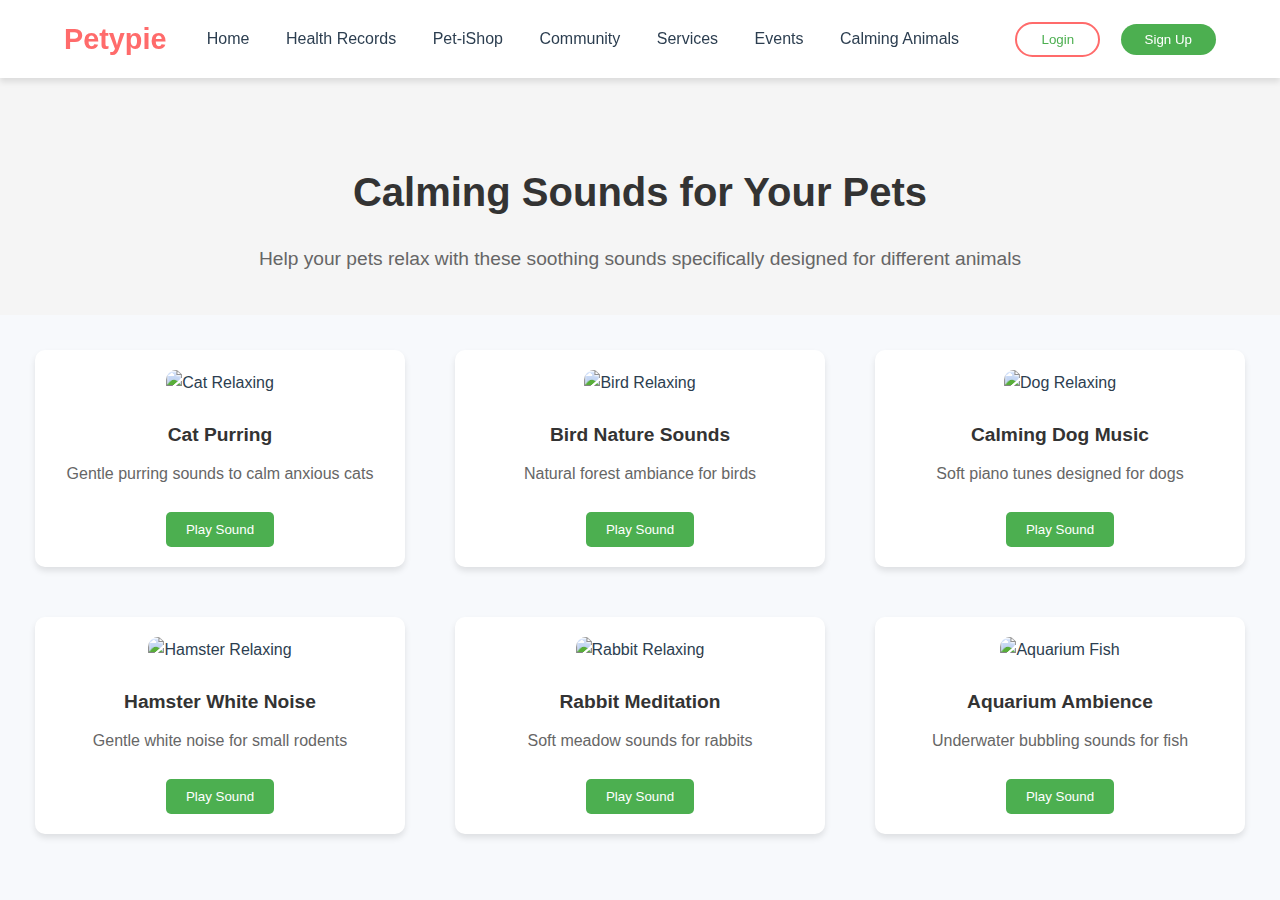
==== Calmer.html @ 21b68566 "Krishna" ====
<!DOCTYPE html>
<html lang="en">
<head>
    <meta charset="UTF-8">
    <meta name="viewport" content="width=device-width, initial-scale=1.0">
    <title>Animal Calming Sounds - PetyPie</title>
    <link rel="stylesheet" href="style.css">
    <style>
        .sound-card {
            background: #fff;
            border-radius: 10px;
            padding: 20px;
            margin: 15px;
            box-shadow: 0 4px 6px rgba(0, 0, 0, 0.1);
            text-align: center;
            transition: transform 0.3s ease;
        }
        .sound-card:hover {
            transform: translateY(-5px);
        }
        .sound-grid {
            display: grid;
            grid-template-columns: repeat(auto-fit, minmax(300px, 1fr));
            gap: 20px;
            padding: 20px;
        }
        .animal-image {
            width: 200px;
            height: 200px;
            object-fit: cover;
            border-radius: 10px;
            margin-bottom: 15px;
        }
        .play-button {
            background: #4CAF50;
            color: white;
            border: none;
            padding: 10px 20px;
            border-radius: 5px;
            cursor: pointer;
            margin-top: 10px;
            transition: background 0.3s ease;
        }
        .play-button:hover {
            background: #45a049;
        }
        .sound-title {
            font-size: 1.2em;
            margin: 10px 0;
            color: #333;
        }
        .sound-description {
            color: #666;
            margin-bottom: 15px;
        }
        .hero {
            padding: 100px 20px 40px;
            text-align: center;
            background: #f5f5f5;
        }
        .hero h1 {
            font-size: 2.5em;
            color: #333;
            margin-bottom: 20px;
        }
        .hero p {
            font-size: 1.2em;
            color: #666;
            max-width: 800px;
            margin: 0 auto;
        }
        main {
            padding-top: 60px; /* Add space for fixed navbar */
        }
    </style>
</head>
<body>
    <nav class="navbar">
        <div class="logo">
            <h1>Petypie</h1>
        </div>
        <div class="nav-links">
            <a href="index.html">Home</a>
            <a href="health.html">Health Records</a>
            <a href="shop.html">Pet-iShop</a>
            <a href="community.html">Community</a>
            <a href="services.html">Services</a>
            <a href="events.html">Events</a>
            <a href="Calmer.html" class="active">Calming Animals</a>
        </div>
        <div class="auth-buttons">
            <button class="login-btn">Login</button>
            <button class="signup-btn">Sign Up</button>
        </div>
    </nav>

    <main>
        <section class="hero">
            <h1>Calming Sounds for Your Pets</h1>
            <p>Help your pets relax with these soothing sounds specifically designed for different animals</p>
        </section>

        <section class="sound-grid">
            <div class="sound-card">
                <img src="https://images.unsplash.com/photo-1415369629372-26f2fe60c467" alt="Cat Relaxing" class="animal-image">
                <h3 class="sound-title">Cat Purring</h3>
                <p class="sound-description">Gentle purring sounds to calm anxious cats</p>
                <audio id="cat-sound" src=sounds/cat-purring.mp3 type="audio/mpeg" loop></audio>
                <button class="play-button" onclick="togglePlay('cat-sound', this)">Play Sound</button>
            
            </div>


            <div class="sound-card">
                <img src="https://media.istockphoto.com/id/1307609675/photo/bluebird.jpg?s=612x612&w=0&k=20&c=PdSeFBXLNi2n8vNxDjubRQOsaOw_sJ1w7RhtxjGL5GM=" alt="Bird Relaxing" class="animal-image">
                <h3 class="sound-title">Bird Nature Sounds</h3>
                <p class="sound-description">Natural forest ambiance for birds</p>
                <audio id="bird-sound" src="sounds/bird-nature.mp3" loop ></audio>
                <button class="play-button" onclick="togglePlay('bird-sound', this)">Play Sound</button>
            </div>

            <div class="sound-card">
                <img src="https://images.unsplash.com/photo-1477884213360-7e9d7dcc1e48" alt="Dog Relaxing" class="animal-image">
                <h3 class="sound-title">Calming Dog Music</h3>
                <p class="sound-description">Soft piano tunes designed for dogs</p>
                <audio id="dog-sound" src="sounds/dog-calm.mp3" loop></audio>
                <button class="play-button" onclick="togglePlay('dog-sound', this)">Play Sound</button>
            </div>

            <div class="sound-card">
                <img src="https://images.unsplash.com/photo-1548767797-d8c844163c4c" alt="Hamster Relaxing" class="animal-image">
                <h3 class="sound-title">Hamster White Noise</h3>
                <p class="sound-description">Gentle white noise for small rodents</p>
                <audio id="hamster-sound" src="sounds/hamster-calm.mp3" loop></audio>
                <button class="play-button" onclick="togglePlay('hamster-sound', this)">Play Sound</button>
            </div>

            <div class="sound-card">
                <img src="https://images.unsplash.com/photo-1585110396000-c9ffd4e4b308" alt="Rabbit Relaxing" class="animal-image">
                <h3 class="sound-title">Rabbit Meditation</h3>
                <p class="sound-description">Soft meadow sounds for rabbits</p>
                <audio id="rabbit-sound" src="sounds/rabbit-meadow.mp3" loop></audio>
                <button class="play-button" onclick="togglePlay('rabbit-sound', this)">Play Sound</button>
            </div>

            <div class="sound-card">
                <img src="https://images.unsplash.com/photo-1522069169874-c58ec4b76be5" alt="Aquarium Fish" class="animal-image">
                <h3 class="sound-title">Aquarium Ambience</h3>
                <p class="sound-description">Underwater bubbling sounds for fish</p>
                <audio id="fish-sound" src="sounds/aquarium-bubbles.mp3" loop></audio>
                <button class="play-button" onclick="togglePlay('fish-sound', this)">Play Sound</button>
            </div>
        </section>
    </main>

    <script>
        function togglePlay(audioId, button) {
            const audio = document.getElementById(audioId);
            if (audio.paused) {
                // Stop all other playing sounds first
                document.querySelectorAll('audio').forEach(a => {
                    if (!a.paused) {
                        a.pause();
                        a.currentTime = 0;
                        a.previousElementSibling.textContent = 'Play Sound';
                    }
                });
                
                audio.play();
                button.textContent = 'Pause Sound';
            } else {
                audio.pause();
                audio.currentTime = 0;
                button.textContent = 'Play Sound';
            }
        }

        // Preload all audio files
        document.addEventListener('DOMContentLoaded', function() {
            document.querySelectorAll('audio').forEach(audio => {
                audio.load();
            });
        });
    </script>
</body>
</html>
---- style.css ----
:root {
    --primary-color: #FF6B6B;
    --secondary-color: #4ECDC4;
    --accent-color: #FFE66D;
    --text-color: #2C3E50;
    --background-color: #F7F9FC;
    --card-shadow: 0 4px 6px rgba(0, 0, 0, 0.1);
}

* {
    margin: 0;
    padding: 0;
    box-sizing: border-box;
}

body {
    font-family: 'Poppins', sans-serif;
    line-height: 1.6;
    color: var(--text-color);
    background-color: var(--background-color);
}

/* Navbar Styles */
.navbar {
    display: flex;
    justify-content: space-between;
    align-items: center;
    padding: 1rem 5%;
    background-color: white;
    box-shadow: var(--card-shadow);
    position: fixed;
    width: 100%;
    top: 0;
    z-index: 1000;
}

.logo h1 {
    color: var(--primary-color);
    font-size: 1.8rem;
    font-weight: 700;
}

.nav-links a {
    text-decoration: none;
    color: var(--text-color);
    margin: 0 1rem;
    font-weight: 500;
    transition: color 0.3s ease;
}

.nav-links a:hover {
    color: var(--primary-color);
}

.auth-buttons button {
    padding: 0.5rem 1.5rem;
    margin-left: 1rem;
    border: none;
    border-radius: 25px;
    cursor: pointer;
    font-weight: 500;
    transition: transform 0.3s ease;
}

.login-btn {
    background-color: transparent;
    color: var(--primary-color);
    border: 2px solid var(--primary-color) !important;
}

.signup-btn {
    background-color: var(--primary-color);
    color: white;
}

.auth-buttons button:hover {
    transform: translateY(-2px);
}

/* Hero Section */
.hero-section {
    display: flex;
    align-items: center;
    justify-content: space-between;
    min-height: 100vh;
    padding: 5rem 5%;
    background: linear-gradient(135deg, #fff 0%, #f7f9fc 100%);
}

.hero-content {
    flex: 1;
    max-width: 600px;
}

.hero-content h1 {
    font-size: 3.5rem;
    color: var(--text-color);
    margin-bottom: 1rem;
}

.hero-content p {
    font-size: 1.2rem;
    margin-bottom: 2rem;
}

.cta-button {
    padding: 1rem 2rem;
    font-size: 1.1rem;
    background-color: var(--primary-color);
    color: white;
    border: none;
    border-radius: 25px;
    cursor: pointer;
    transition: transform 0.3s ease;
}

.cta-button:hover {
    transform: translateY(-3px);
}

/* Features Section */
.features-section {
    padding: 5rem 5%;
    text-align: center;
}

.features-section h2 {
    font-size: 2.5rem;
    margin-bottom: 3rem;
}

.feature-cards {
    display: grid;
    grid-template-columns: repeat(auto-fit, minmax(250px, 1fr));
    gap: 2rem;
}

.feature-card {
    background: white;
    padding: 2rem;
    border-radius: 15px;
    box-shadow: var(--card-shadow);
    transition: transform 0.3s ease;
}

.feature-card:hover {
    transform: translateY(-5px);
}

.feature-card i {
    font-size: 2.5rem;
    color: var(--primary-color);
    margin-bottom: 1rem;
}

/* Services Section */
.services-section {
    padding: 5rem 5%;
    background-color: white;
}

.services-section h2 {
    text-align: center;
    font-size: 2.5rem;
    margin-bottom: 3rem;
}

.service-grid {
    display: grid;
    grid-template-columns: repeat(auto-fit, minmax(250px, 1fr));
    gap: 2rem;
}

.service-card {
    text-align: center;
    padding: 2rem;
    border-radius: 15px;
    background-color: var(--background-color);
    transition: transform 0.3s ease;
}

.service-card:hover {
    transform: translateY(-5px);
}

.service-card i {
    font-size: 2.5rem;
    color: var(--secondary-color);
    margin-bottom: 1rem;
}

/* Pet Gallery Section */
.pet-gallery-section {
    padding: 5rem 5%;
    background-color: var(--background-color);
}

.gallery-filter {
    display: flex;
    justify-content: center;
    gap: 1rem;
    margin-bottom: 2rem;
    flex-wrap: wrap;
}

.filter-btn {
    padding: 0.5rem 1.5rem;
    border: 2px solid var(--primary-color);
    border-radius: 25px;
    background: transparent;
    color: var(--text-color);
    cursor: pointer;
    transition: all 0.3s ease;
}

.filter-btn.active,
.filter-btn:hover {
    background-color: var(--primary-color);
    color: white;
}

.gallery-grid {
    display: grid;
    grid-template-columns: repeat(auto-fill, minmax(250px, 1fr));
    gap: 1.5rem;
}

.gallery-item {
    position: relative;
    overflow: hidden;
    border-radius: 15px;
    box-shadow: var(--card-shadow);
    transition: transform 0.3s ease;
}

.gallery-item img {
    width: 100%;
    height: 250px;
    object-fit: cover;
    transition: transform 0.3s ease;
}

.gallery-item:hover {
    transform: translateY(-5px);
}

.gallery-item:hover img {
    transform: scale(1.1);
}

/* Health Records Section */
.health-section {
    padding: 5rem 5%;
    background-color: white;
}

.health-dashboard {
    display: grid;
    grid-template-columns: repeat(auto-fit, minmax(300px, 1fr));
    gap: 2rem;
    margin-top: 2rem;
}

.health-card {
    background-color: var(--background-color);
    border-radius: 15px;
    padding: 2rem;
    box-shadow: var(--card-shadow);
}

.pet-profile {
    text-align: center;
    margin-bottom: 2rem;
}

.pet-avatar {
    width: 100px;
    height: 100px;
    border-radius: 50%;
    margin-bottom: 1rem;
}

.add-pet-btn {
    background-color: var(--secondary-color);
    color: white;
    border: none;
    padding: 0.5rem 1.5rem;
    border-radius: 25px;
    cursor: pointer;
    transition: transform 0.3s ease;
}

.health-metrics {
    display: grid;
    grid-template-columns: repeat(auto-fit, minmax(100px, 1fr));
    gap: 1rem;
}

.metric {
    text-align: center;
    padding: 1rem;
    background-color: white;
    border-radius: 10px;
    box-shadow: 0 2px 4px rgba(0, 0, 0, 0.1);
}

.metric i {
    font-size: 1.5rem;
    color: var(--primary-color);
    margin-bottom: 0.5rem;
}

.record-list {
    margin-top: 1rem;
}

.record-item {
    display: flex;
    justify-content: space-between;
    padding: 1rem;
    background-color: white;
    border-radius: 10px;
    margin-bottom: 1rem;
    box-shadow: 0 2px 4px rgba(0, 0, 0, 0.1);
}

/* Shop Section */
.shop-section {
    padding: 5rem 5%;
    background-color: var(--background-color);
}

.shop-categories {
    display: grid;
    grid-template-columns: repeat(auto-fit, minmax(200px, 1fr));
    gap: 1.5rem;
    padding: 2rem;
    margin-bottom: 2rem;
}

.category-card {
    background: white;
    border-radius: 12px;
    padding: 1.5rem;
    text-align: center;
    box-shadow: 0 4px 12px rgba(0, 0, 0, 0.08);
    transition: transform 0.3s ease;
}

.category-card:hover {
    transform: translateY(-5px);
}

.category-card img {
    width: 100%;
    height: 150px;
    object-fit: cover;
    border-radius: 8px;
    margin-bottom: 1rem;
}

.category-card h3 {
    font-size: 1.2rem;
    margin-bottom: 0.5rem;
    color: #333;
}

.shop-btn {
    display: inline-block;
    padding: 0.6rem 1.2rem;
    background: #4CAF50;
    color: white;
    text-decoration: none;
    border-radius: 6px;
    font-weight: 500;
    transition: background 0.3s ease;
}

.shop-btn:hover {
    background: #45a049;
}

.shop-filter {
    display: flex;
    justify-content: center;
    gap: 1rem;
    margin: 2rem 0;
    flex-wrap: wrap;
}

.filter-btn {
    padding: 0.8rem 1.5rem;
    border: 2px solid #4CAF50;
    border-radius: 25px;
    background: transparent;
    color: #4CAF50;
    font-weight: 600;
    cursor: pointer;
    transition: all 0.3s ease;
}

.filter-btn:hover,
.filter-btn.active {
    background: #4CAF50;
    color: white;
}

.product-grid {
    display: grid;
    grid-template-columns: repeat(auto-fill, minmax(250px, 1fr));
    gap: 2rem;
    padding: 2rem;
}

.product-card {
    background: white;
    border-radius: 15px;
    box-shadow: 0 5px 15px rgba(0, 0, 0, 0.1);
    transition: transform 0.3s ease, box-shadow 0.3s ease;
    overflow: hidden;
}

.product-card:hover {
    transform: translateY(-5px);
    box-shadow: 0 8px 20px rgba(0, 0, 0, 0.15);
}

.product-card img {
    width: 100%;
    height: 200px;
    object-fit: cover;
    border-bottom: 1px solid #eee;
}

.product-info {
    padding: 1.5rem;
}

.product-info h3 {
    font-size: 1.2rem;
    margin-bottom: 0.5rem;
    color: #333;
}

.product-info .description {
    font-size: 0.9rem;
    color: #666;
    margin-bottom: 1rem;
    height: 2.7em;
    overflow: hidden;
}

.product-info .price {
    font-size: 1.3rem;
    font-weight: 600;
    color: #2c3e50;
    margin-bottom: 1rem;
}

.add-to-cart-btn {
    width: 100%;
    padding: 0.8rem;
    border: none;
    border-radius: 8px;
    background: linear-gradient(135deg, #4CAF50, #45a049);
    color: white;
    font-weight: 600;
    font-size: 1rem;
    cursor: pointer;
    transition: all 0.3s ease;
    position: relative;
    overflow: hidden;
}

.add-to-cart-btn:hover {
    background: linear-gradient(135deg, #45a049, #4CAF50);
    transform: translateY(-2px);
}

.add-to-cart-btn:active {
    transform: translateY(0);
}

.add-to-cart-btn::before {
    content: '';
    position: absolute;
    top: 0;
    left: -100%;
    width: 100%;
    height: 100%;
    background: linear-gradient(
        to right,
        transparent,
        rgba(255, 255, 255, 0.2),
        transparent
    );
    transition: 0.5s;
}

.add-to-cart-btn:hover::before {
    left: 100%;
}

.cta-button,
.secondary-button,
.login-btn,
.signup-btn {
    padding: 0.8rem 1.8rem;
    border: none;
    border-radius: 8px;
    font-weight: 600;
    cursor: pointer;
    transition: all 0.3s ease;
    position: relative;
    overflow: hidden;
}

.cta-button {
    background: linear-gradient(135deg, #4CAF50, #45a049);
    color: white;
}

.secondary-button {
    background: white;
    color: #4CAF50;
    border: 2px solid #4CAF50;
}

.login-btn,
.signup-btn {
    padding: 0.6rem 1.4rem;
    border-radius: 6px;
}

.login-btn {
    background: transparent;
    color: #4CAF50;
    border: 2px solid #4CAF50;
}

.signup-btn {
    background: #4CAF50;
    color: white;
}

.cta-button:hover,
.signup-btn:hover {
    background: linear-gradient(135deg, #45a049, #4CAF50);
    transform: translateY(-2px);
}

.secondary-button:hover,
.login-btn:hover {
    background: #f8f9fa;
    transform: translateY(-2px);
}

.cta-button::before,
.signup-btn::before {
    content: '';
    position: absolute;
    top: 0;
    left: -100%;
    width: 100%;
    height: 100%;
    background: linear-gradient(
        to right,
        transparent,
        rgba(255, 255, 255, 0.2),
        transparent
    );
    transition: 0.5s;
}

.cta-button:hover::before,
.signup-btn:hover::before {
    left: 100%;
}

/* Community Section */
.community-section {
    padding: 5rem 5%;
    background-color: white;
}

.community-features {
    display: grid;
    grid-template-columns: repeat(auto-fit, minmax(300px, 1fr));
    gap: 2rem;
    margin-top: 2rem;
}

.post-card {
    background-color: var(--background-color);
    border-radius: 15px;
    padding: 1.5rem;
    margin-bottom: 2rem;
    box-shadow: var(--card-shadow);
}

.post-header {
    display: flex;
    align-items: center;
    margin-bottom: 1rem;
}

.user-avatar {
    width: 50px;
    height: 50px;
    border-radius: 50%;
    margin-right: 1rem;
}

.post-info h4 {
    margin: 0;
}

.post-image {
    width: 100%;
    border-radius: 10px;
    margin: 1rem 0;
}

.post-actions {
    display: flex;
    gap: 1rem;
    margin-top: 1rem;
}

.post-actions button {
    background: none;
    border: none;
    color: var(--text-color);
    cursor: pointer;
    display: flex;
    align-items: center;
    gap: 0.5rem;
}

.post-actions button:hover {
    color: var(--primary-color);
}

.event-card {
    display: flex;
    background-color: var(--background-color);
    border-radius: 15px;
    overflow: hidden;
    margin-bottom: 1rem;
    box-shadow: var(--card-shadow);
}

.event-date {
    background-color: var(--primary-color);
    color: white;
    padding: 1rem;
    text-align: center;
    min-width: 80px;
    display: flex;
    flex-direction: column;
    justify-content: center;
}

.event-date .day {
    font-size: 1.5rem;
    font-weight: 700;
}

.event-details {
    padding: 1rem;
    flex-grow: 1;
}

.rsvp-btn {
    background-color: var(--secondary-color);
    color: white;
    border: none;
    padding: 0.5rem 1.5rem;
    border-radius: 25px;
    cursor: pointer;
    margin-top: 1rem;
    transition: background-color 0.3s ease;
}

.rsvp-btn:hover {
    background-color: #45b7af;
}

/* Health Assistant Styles */
.health-assistant {
    background: #fff;
    border-radius: 12px;
    padding: 20px;
    margin-top: 30px;
    box-shadow: 0 2px 10px rgba(0, 0, 0, 0.1);
}

.health-assistant h2 {
    color: #333;
    margin-bottom: 20px;
    display: flex;
    align-items: center;
    gap: 10px;
}

.assistant-interface {
    display: grid;
    grid-template-columns: 2fr 1fr;
    gap: 20px;
}

.chat-container {
    background: #f8f9fa;
    border-radius: 8px;
    padding: 15px;
}

.chat-messages {
    height: 300px;
    overflow-y: auto;
    padding: 10px;
    background: #fff;
    border-radius: 8px;
    margin-bottom: 15px;
}

.chat-input {
    display: flex;
    flex-direction: column;
    gap: 10px;
}

#concern-type {
    padding: 10px;
    border: 1px solid #ddd;
    border-radius: 6px;
    font-size: 14px;
}

#health-query {
    width: 100%;
    height: 80px;
    padding: 10px;
    border: 1px solid #ddd;
    border-radius: 6px;
    resize: none;
    font-family: inherit;
}

.quick-actions {
    display: flex;
    flex-direction: column;
    gap: 15px;
}

.action-btn {
    padding: 12px;
    border: none;
    border-radius: 6px;
    background: #f8f9fa;
    color: #333;
    cursor: pointer;
    display: flex;
    align-items: center;
    gap: 8px;
    transition: all 0.3s ease;
}

.action-btn:hover {
    background: #e9ecef;
}

.action-btn.emergency-btn {
    background: #dc3545;
    color: white;
}

.action-btn.emergency-btn:hover {
    background: #c82333;
}

.message {
    margin: 10px 0;
    padding: 10px;
    border-radius: 8px;
    max-width: 80%;
}

.user-message {
    background: #007bff;
    color: white;
    margin-left: auto;
}

.assistant-message {
    background: #e9ecef;
    color: #333;
}

@media (max-width: 768px) {
    .assistant-interface {
        grid-template-columns: 1fr;
    }
}

/* Health Assistant Page Styles */
.health-assistant-section {
    padding: 2rem;
    max-width: 1200px;
    margin: 0 auto;
}

.assistant-container {
    background: #fff;
    border-radius: 12px;
    padding: 2rem;
    box-shadow: 0 2px 10px rgba(0, 0, 0, 0.1);
}

.assistant-header {
    text-align: center;
    margin-bottom: 2rem;
}

.assistant-header h1 {
    color: var(--primary-color);
    display: flex;
    align-items: center;
    justify-content: center;
    gap: 10px;
}

.assistant-header p {
    color: #666;
    margin-top: 0.5rem;
}

.chat-interface {
    background: #f8f9fa;
    border-radius: 8px;
    padding: 1.5rem;
    margin-bottom: 2rem;
}

.chat-messages {
    height: 400px;
    overflow-y: auto;
    padding: 1rem;
    background: #fff;
    border-radius: 8px;
    margin-bottom: 1rem;
}

.chat-input-area {
    display: flex;
    flex-direction: column;
    gap: 1rem;
}

.concern-select {
    padding: 12px;
    border: 1px solid #ddd;
    border-radius: 6px;
    font-size: 14px;
    width: 100%;
}

.input-group {
    display: flex;
    gap: 10px;
}

#health-query {
    flex: 1;
    height: 80px;
    padding: 12px;
    border: 1px solid #ddd;
    border-radius: 6px;
    resize: none;
    font-family: inherit;
}

.send-btn {
    background: var(--primary-color);
    color: white;
    border: none;
    border-radius: 6px;
    padding: 0 1.5rem;
    cursor: pointer;
    transition: background-color 0.3s ease;
}

.send-btn:hover {
    background-color: #45b7af;
}

.quick-actions {
    background: #fff;
    padding: 1.5rem;
    border-radius: 8px;
}

.quick-actions h3 {
    margin-bottom: 1rem;
    color: #333;
}

.action-buttons {
    display: grid;
    grid-template-columns: repeat(auto-fit, minmax(200px, 1fr));
    gap: 1rem;
}

.action-btn {
    padding: 1rem;
    border: none;
    border-radius: 6px;
    background: #f8f9fa;
    color: #333;
    cursor: pointer;
    display: flex;
    align-items: center;
    gap: 8px;
    transition: all 0.3s ease;
    font-size: 14px;
}

.action-btn:hover {
    background: #e9ecef;
}

.action-btn.emergency-btn {
    background: #dc3545;
    color: white;
}

.action-btn.emergency-btn:hover {
    background: #c82333;
}

@media (max-width: 768px) {
    .health-assistant-section {
        padding: 1rem;
    }
    
    .assistant-container {
        padding: 1rem;
    }
    
    .action-buttons {
        grid-template-columns: 1fr;
    }
}

/* Footer */
.footer {
    background-color: var(--text-color);
    color: white;
    padding: 4rem 5% 2rem;
}

.footer-content {
    display: grid;
    grid-template-columns: repeat(auto-fit, minmax(250px, 1fr));
    gap: 2rem;
    margin-bottom: 2rem;
}

.footer-section h3 {
    margin-bottom: 1rem;
}

.footer-section a {
    color: white;
    text-decoration: none;
    display: block;
    margin-bottom: 0.5rem;
}

.social-links {
    display: flex;
    gap: 1rem;
    margin-top: 1rem;
}

.social-links a {
    font-size: 1.5rem;
}

.footer-bottom {
    text-align: center;
    padding-top: 2rem;
    border-top: 1px solid rgba(255, 255, 255, 0.1);
}

/* Responsive Design */
@media (max-width: 768px) {
    .navbar {
        padding: 1rem;
    }

    .nav-links {
        display: none;
    }

    .hero-content h1 {
        font-size: 2.5rem;
    }

    .feature-cards, .service-grid {
        grid-template-columns: 1fr;
    }

    .gallery-grid {
        grid-template-columns: repeat(auto-fill, minmax(200px, 1fr));
    }

    .health-dashboard,
    .community-features {
        grid-template-columns: 1fr;
    }

    .shop-categories {
        grid-template-columns: repeat(auto-fit, minmax(150px, 1fr));
    }

    .product-grid {
        grid-template-columns: repeat(auto-fill, minmax(150px, 1fr));
    }
}

/* Animations */
@keyframes fadeIn {
    from {
        opacity: 0;
        transform: translateY(20px);
    }
    to {
        opacity: 1;
        transform: translateY(0);
    }
}

.hero-content, .feature-card, .service-card {
    animation: fadeIn 0.8s ease-out forwards;
}
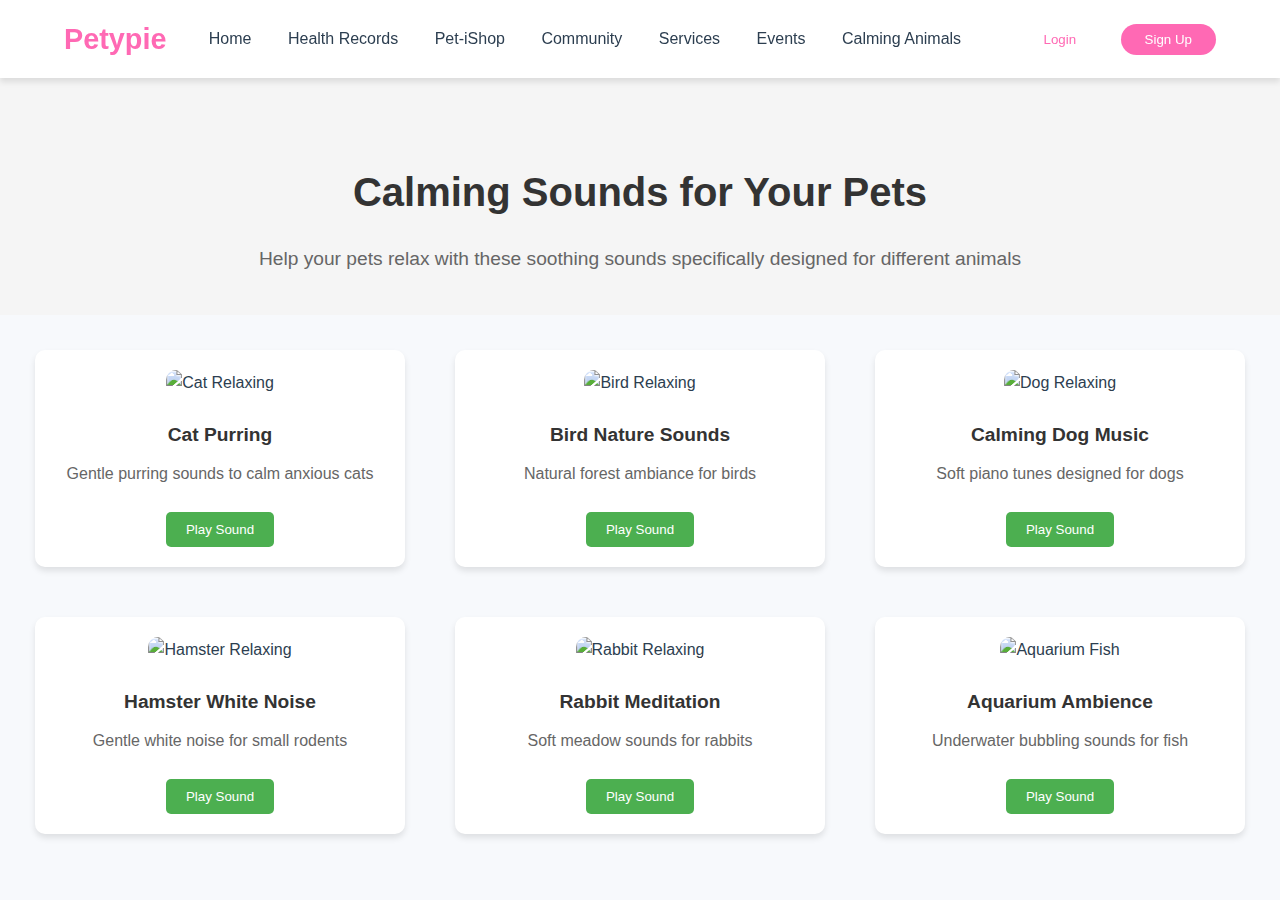
==== commit cdc3525b: "commited" ====
--- a/Calmer.html
+++ b/Calmer.html
@@ -183,4 +183,4 @@
         });
     </script>
 </body>
-</html>
+</html>--- a/style.css
+++ b/style.css
@@ -1,7 +1,10 @@
 :root {
-    --primary-color: #FF6B6B;
-    --secondary-color: #4ECDC4;
-    --accent-color: #FFE66D;
+    --primary-color: #FF69B4;  /* Pink */
+    --secondary-color: #4169E1; /* Royal Blue */
+    --hover-color: #FF1493;    /* Deep Pink */
+    --accent-color: #1E90FF;   /* Dodger Blue */
+    --light-pink: #FFC0CB;     /* Light Pink */
+    --light-blue: #87CEEB;     /* Sky Blue */
     --text-color: #2C3E50;
     --background-color: #F7F9FC;
     --card-shadow: 0 4px 6px rgba(0, 0, 0, 0.1);
@@ -49,7 +52,7 @@
 }
 
 .nav-links a:hover {
-    color: var(--primary-color);
+    color: var(--hover-color);
 }
 
 .auth-buttons button {
@@ -64,12 +67,12 @@
 
 .login-btn {
     background-color: transparent;
-    color: var(--primary-color);
-    border: 2px solid var(--primary-color) !important;
+    color: #ff4444;
+    border: 2px solid #ff4444;
 }
 
 .signup-btn {
-    background-color: var(--primary-color);
+    background-color: #ff4444;
     color: white;
 }
 
@@ -77,116 +80,610 @@
     transform: translateY(-2px);
 }
 
-/* Hero Section */
+/* Hero Section Styles */
 .hero-section {
+    min-height: 100vh;
+    background: white;
+    padding: 2rem;
     display: flex;
     align-items: center;
+}
+
+.hero-split-container {
+width: 100%;
+    margin: 0 auto;
+    display: flex;
+    align-items: center;
+    gap: 10rem;
     justify-content: space-between;
-    min-height: 100vh;
-    padding: 5rem 5%;
-    background: linear-gradient(135deg, #fff 0%, #f7f9fc 100%);
-}
-
-.hero-content {
+    padding: 2rem;
+}
+
+.hero-left {
     flex: 1;
-    max-width: 600px;
-}
-
-.hero-content h1 {
-    font-size: 3.5rem;
-    color: var(--text-color);
-    margin-bottom: 1rem;
-}
-
-.hero-content p {
-    font-size: 1.2rem;
-    margin-bottom: 2rem;
-}
-
-.cta-button {
-    padding: 1rem 2rem;
+  
+}
+
+.welcome-content {
+    margin-top: 100px;
+    max-width: 800px;
+}
+
+.welcome-line {
+    font-size: 4.5rem;
+    font-weight: 800;
+    color:#FF69B4; 
+    margin-bottom: 1.5rem;
+    animation: slideInLeft 1s ease-out;
+    text-shadow: 2px 2px 4px rgba(152, 101, 206, 0.2);
+    white-space: nowrap;
+    letter-spacing: -1px;
+    line-height: 1.2;
+}
+
+@media (max-width: 1200px) {
+    .welcome-line {
+        font-size: 3.5rem;
+    }
+}
+
+@media (max-width: 768px) {
+    .welcome-line {
+        font-size: 2.8rem;
+        white-space: normal;
+        text-align: center;
+    }
+}
+
+.hero-tagline {
+    font-size: 1.8rem;
+    color: #666;
+    margin-bottom: 3rem;
+    line-height: 1.4;
+    animation: slideInLeft 1.2s ease-out;
+    font-weight: 500;
+}
+
+.hero-features {
+    display: flex;
+    flex-direction: column;
+    gap: 1rem;
+    margin-bottom: 2.5rem;
+    animation: slideInLeft 1.4s ease-out;
+}
+
+.feature-item {
+    display: flex;
+    align-items: center;
+    gap: 1rem;
+    padding: 1rem 1.5rem;
+    background: #f8f8f8;
+    border-radius: 12px;
+    box-shadow: 0 4px 15px rgba(0, 0, 0, 0.05);
+    transition: all 0.3s ease;
+    border-left: 4px solid #FF69B4; 
+}
+
+.feature-item:hover {
+    transform: translateX(10px);
+    background: white;
+    box-shadow: 0 6px 20px rgba(152, 101, 206, 0.15);
+}
+
+.feature-item i {
+    font-size: 1.4rem;
+    color: #FF69B4; 
+}
+
+.feature-item span {
     font-size: 1.1rem;
-    background-color: var(--primary-color);
-    color: white;
-    border: none;
-    border-radius: 25px;
-    cursor: pointer;
+    color: #444;
+    font-weight: 500;
+}
+
+.hero-cta {
+    display: flex;
+    gap: 1.5rem;
+    animation: slideInLeft 1.6s ease-out;
+}
+
+.primary-btn, .secondary-btn {
+    padding: 1rem 2.5rem;
+    border-radius: 50px;
+    font-size: 1.1rem;
+    font-weight: 600;
+    text-decoration: none;
+    transition: all 0.3s ease;
+}
+
+.primary-btn {
+    background: #4169E1;
+    color: white;
+    
+}
+
+.secondary-btn {
+    background: white;
+    color: #4169E1;
+    border: 2px solid #4169E1;
+}
+
+.primary-btn:hover {
+    transform: translateY(-3px);
+    box-shadow: 0 6px 20px #4169E1;
+    background: #ffffff;
+    color:black;
+    border: 2px solid #4169E1;
+}
+
+.secondary-btn:hover {
+    background: #4169E1;
+    color: white;
+    transform: translateY(-3px);
+}
+
+.hero-right {
+    flex: 1;
+    margin-top: 60px;
+    position: relative;
+}
+
+.pet-gallery {
+    position: relative;
+    height: 600px;
+    animation: fadeIn 1s ease-out;
+}
+
+.pet-image {
+    position: absolute;
+    border-radius: 20px;
+    overflow: hidden;
+    box-shadow: 0 10px 30px rgba(0, 0, 0, 0.1);
     transition: transform 0.3s ease;
 }
 
-.cta-button:hover {
-    transform: translateY(-3px);
+.pet-image img {
+    width: 100%;
+    height: 100%;
+    object-fit:inherit;
+    transition: transform 0.3s ease;
+}
+
+.pet-image:hover img {
+    transform: scale(1.05);
+}
+
+.main-pet {
+    width: 400px;
+    height: 500px;
+    top: 50%;
+    left: 50%;
+    transform: translate(-50%, -50%);
+    z-index: 1;
+    
+}
+
+.pet-1 {
+    z-index: 2;
+    width: 200px;
+    height: 200px;
+    top: 0;
+    right: 0;
+    animation: float 4s ease-in-out infinite;
+}
+
+.pet-2 {
+    width: 230px;
+    height: 210px;
+    bottom: 0px;
+    right: 0px;
+    z-index: 2;
+    animation: float 5s ease-in-out infinite;
+}
+
+.pet-3 {
+    width: 180px;
+    height: 180px;
+    top: 50%;
+    right:420px;
+    z-index: 2;
+    animation: float 6s ease-in-out infinite;
+}
+
+@keyframes float {
+    0%, 100% {
+        transform: translateY(0);
+    }
+    50% {
+        transform: translateY(-20px);
+    }
+}
+
+@keyframes slideInLeft {
+    from {
+        opacity: 0;
+        transform: translateX(-100px);
+    }
+    to {
+        opacity: 1;
+        transform: translateX(0);
+    }
+}
+
+@keyframes fadeIn {
+    from {
+        opacity: 0;
+    }
+    to {
+        opacity: 1;
+    }
+}
+
+@media (max-width: 1200px) {
+    .hero-split-container {
+        gap: 2rem;
+        padding: 1rem;
+    }
+
+    .hero-tagline {
+        font-size: 1.5rem;
+    }
+
+    .pet-gallery {
+        height: 500px;
+    }
+
+    .main-pet {
+        width: 300px;
+        height: 400px;
+    }
+}
+
+@media (max-width: 768px) {
+    .hero-split-container {
+        flex-direction: column;
+        text-align: center;
+    }
+
+    .hero-left {
+        padding-right: 0;
+    }
+
+    .welcome-content {
+        margin: 0 auto;
+    }
+
+    .hero-features {
+        align-items: center;
+    }
+
+    .feature-item {
+        width: 100%;
+        justify-content: center;
+    }
+
+    .hero-cta {
+        justify-content: center;
+    }
+
+    .pet-gallery {
+        height: 400px;
+        margin-top: 2rem;
+    }
+
+    .main-pet {
+        width: 250px;
+        height: 300px;
+    }
+
+    .pet-1, .pet-2, .pet-3 {
+        width: 120px;
+        height: 120px;
+    }
 }
 
 /* Features Section */
 .features-section {
-    padding: 5rem 5%;
+    display: flex;
+    flex-wrap: wrap;
+    flex-direction: column;
+    padding: 5rem 0;
+    background: #fff;
+  
+    h2{
+   
+        margin: auto;
+    }
+}
+.feature-cards{
+    margin-top: 10px;
+    display: grid;
+    justify-content: space-evenly;
+    display: flex;
+    grid-template-columns: repeat(4, 1fr);
+}
+
+.feature-card {
+    background: #fff;
+    height: 350px;
+    width: 300px;
+    padding: 2rem;
+    border-radius: 15px;
     text-align: center;
-}
-
-.features-section h2 {
+    transition: all 0.3s ease;
+    box-shadow: 0 5px 15px rgba(0, 0, 0, 0.05);
+    margin: 1rem;
+    border: 1px solid #eee;
+}
+
+.feature-card:hover {
+    transform: translateY(-10px);
+    box-shadow: 0 8px 25px rgba(255, 105, 180, 0.15);
+    border-color: #FF69B4;
+}
+
+.feature-card i {
     font-size: 2.5rem;
-    margin-bottom: 3rem;
-}
-
-.feature-cards {
+    color: #FF69B4;
+    margin-bottom: 1.5rem;
+}
+
+.feature-card h3 {
+    font-size: 1.5rem;
+    color: #333;
+    margin-bottom: 1rem;
+}
+
+.feature-card p {
+    color: #666;
+    margin-bottom: 1.5rem;
+    line-height: 1.6;
+}
+
+.signup-btn2 {
+    display: inline-block;
+    padding: 0.8rem 2rem;
+    border-radius: 50px;
+    text-decoration: none;
+    font-weight: 600;
+    font-size: 1rem;
+    transition: all 0.3s ease;
+    background: linear-gradient(45deg, #FF69B4, #4169E1);
+    color: white;
+    border: none;
+    position: relative;
+    overflow: hidden;
+    z-index: 1;
+}
+
+.signup-btn2::before {
+    content: '';
+    position: absolute;
+    top: 0;
+    left: 0;
+    width: 0;
+    height: 100%;
+    background: linear-gradient(45deg, #4169E1, #FF69B4);
+    transition: all 0.3s ease;
+    z-index: -1;
+}
+
+.signup-btn2:hover::before {
+    width: 100%;
+}
+
+.signup-btn2:hover {
+    transform: translateY(-3px);
+    box-shadow: 0 5px 15px rgba(255, 105, 180, 0.3);
+}
+
+.features-grid {
     display: grid;
     grid-template-columns: repeat(auto-fit, minmax(250px, 1fr));
     gap: 2rem;
-}
-
-.feature-card {
-    background: white;
-    padding: 2rem;
-    border-radius: 15px;
-    box-shadow: var(--card-shadow);
-    transition: transform 0.3s ease;
-}
-
-.feature-card:hover {
-    transform: translateY(-5px);
-}
-
-.feature-card i {
-    font-size: 2.5rem;
-    color: var(--primary-color);
-    margin-bottom: 1rem;
+    max-width: 1200px;
+    margin: 0 auto;
+    padding: 0 2rem;
+}
+
+@media (max-width: 768px) {
+    .features-grid {
+        grid-template-columns: 1fr;
+    }
+    
+    .feature-card {
+        margin: 1rem 0;
+    }
+    
+    .signup-btn2 {
+        padding: 0.7rem 1.5rem;
+        font-size: 0.9rem;
+    }
 }
 
 /* Services Section */
 .services-section {
-    padding: 5rem 5%;
-    background-color: white;
-}
-
-.services-section h2 {
+    padding: 80px 0;
+    background: linear-gradient(135deg, #fff5f8 0%, #f0f7ff 100%);
+}
+
+.section-header {
     text-align: center;
+    margin-bottom: 50px;
+}
+
+.section-header h2 {
     font-size: 2.5rem;
-    margin-bottom: 3rem;
-}
-
-.service-grid {
+    color: var(--text-color);
+    margin-bottom: 15px;
+    font-weight: 700;
+    background: linear-gradient(to right, var(--primary-color), var(--secondary-color));
+    -webkit-background-clip: text;
+    -webkit-text-fill-color: transparent;
+}
+
+.section-header p {
+    font-size: 1.1rem;
+    color: #666;
+    max-width: 600px;
+    margin: 0 auto;
+}
+
+.services-grid {
     display: grid;
-    grid-template-columns: repeat(auto-fit, minmax(250px, 1fr));
-    gap: 2rem;
+    grid-template-columns: repeat(auto-fit, minmax(280px, 1fr));
+    gap: 30px;
+    padding: 0 5%;
+    max-width: 1400px;
+    margin: 0 auto;
 }
 
 .service-card {
+    background: white;
+    border-radius: 20px;
+    overflow: hidden;
+    box-shadow: 0 10px 20px rgba(0, 0, 0, 0.05);
+    transition: all 0.4s cubic-bezier(0.175, 0.885, 0.32, 1.275);
+    position: relative;
+}
+
+.service-card:hover {
+    transform: translateY(-10px);
+    box-shadow: 0 15px 30px rgba(0, 0, 0, 0.1);
+}
+
+.service-image {
+    width: 100%;
+    height: 220px;
+    overflow: hidden;
+    position: relative;
+}
+
+.service-image::after {
+    content: '';
+    position: absolute;
+    bottom: 0;
+    left: 0;
+    width: 100%;
+    height: 30%;
+    background: linear-gradient(to top, rgba(0,0,0,0.3), transparent);
+}
+
+.service-image img {
+    width: 100%;
+    height: 100%;
+    object-fit: cover;
+    transition: transform 0.5s ease;
+}
+
+.service-card:hover .service-image img {
+    transform: scale(1.1);
+}
+
+.service-content {
+    padding: 25px;
+}
+
+.service-content h3 {
+    font-size: 1.5rem;
+    color: var(--text-color);
+    margin-bottom: 12px;
+    font-weight: 600;
+}
+
+.service-location {
+    display: flex;
+    align-items: center;
+    gap: 8px;
+    margin-bottom: 15px;
+    color: #666;
+    font-size: 0.95rem;
+}
+
+.service-location i {
+    color: var(--primary-color);
+}
+
+.service-meta {
+    display: flex;
+    justify-content: space-between;
+    align-items: center;
+    padding-top: 15px;
+    border-top: 1px solid #eee;
+    margin-top: 15px;
+    flex-direction: column;
+}
+
+.service-rating {
+    display: flex;
+    align-items: center;
+    gap: 5px;
+    padding: 5px 10px;
+    border-radius: 15px;
+}
+
+.service-rating i {
+    color: #ffd700;
+}
+
+.service-rating span {
+    color: #666;
+    font-size: 0.9rem;
+    font-weight: 500;
+}
+
+.service-price {
+    font-size: 1.4rem;
+    font-weight: 700;
+    color: var(--primary-color);
+    display: flex;
+    align-items: center;
+}
+
+.service-price::before {
+    content: 'From';
+    font-size: 0.8rem;
+    color: #666;
+    margin-right: 5px;
+    font-weight: 400;
+}
+
+.book-now-btn {
+    display: block;
     text-align: center;
-    padding: 2rem;
-    border-radius: 15px;
-    background-color: var(--background-color);
-    transition: transform 0.3s ease;
-}
-
-.service-card:hover {
-    transform: translateY(-5px);
-}
-
-.service-card i {
-    font-size: 2.5rem;
-    color: var(--secondary-color);
-    margin-bottom: 1rem;
+    background: linear-gradient(to right, var(--primary-color), var(--hover-color));
+    color: white;
+    padding: 12px 0;
+    border-radius: 0 0 20px 20px;
+    text-decoration: none;
+    font-weight: 600;
+    transition: all 0.3s ease;
+    margin: 20px -25px -25px;
+}
+
+.book-now-btn:hover {
+    background: linear-gradient(to right, var(--hover-color), var(--primary-color));
+    letter-spacing: 1px;
+}
+
+@media (max-width: 768px) {
+    .services-section {
+        padding: 50px 0;
+    }
+    
+    .section-header h2 {
+        font-size: 2rem;
+    }
+    
+    .services-grid {
+        grid-template-columns: 1fr;
+        gap: 20px;
+        padding: 0 20px;
+    }
+    
+    .service-image {
+        height: 180px;
+    }
 }
 
 /* Pet Gallery Section */
@@ -208,7 +705,7 @@
     border: 2px solid var(--primary-color);
     border-radius: 25px;
     background: transparent;
-    color: var(--text-color);
+    color: var(--primary-color);
     cursor: pointer;
     transition: all 0.3s ease;
 }
@@ -368,7 +865,7 @@
 .shop-btn {
     display: inline-block;
     padding: 0.6rem 1.2rem;
-    background: #4CAF50;
+    background: var(--primary-color);
     color: white;
     text-decoration: none;
     border-radius: 6px;
@@ -377,7 +874,7 @@
 }
 
 .shop-btn:hover {
-    background: #45a049;
+    background: var(--hover-color);
 }
 
 .shop-filter {
@@ -390,10 +887,10 @@
 
 .filter-btn {
     padding: 0.8rem 1.5rem;
-    border: 2px solid #4CAF50;
+    border: 2px solid var(--primary-color);
     border-radius: 25px;
     background: transparent;
-    color: #4CAF50;
+    color: var(--primary-color);
     font-weight: 600;
     cursor: pointer;
     transition: all 0.3s ease;
@@ -401,7 +898,7 @@
 
 .filter-btn:hover,
 .filter-btn.active {
-    background: #4CAF50;
+    background: var(--primary-color);
     color: white;
 }
 
@@ -418,6 +915,7 @@
     box-shadow: 0 5px 15px rgba(0, 0, 0, 0.1);
     transition: transform 0.3s ease, box-shadow 0.3s ease;
     overflow: hidden;
+    margin-bottom: 2rem;
 }
 
 .product-card:hover {
@@ -444,16 +942,15 @@
 
 .product-info .description {
     font-size: 0.9rem;
-    color: #666;
-    margin-bottom: 1rem;
-    height: 2.7em;
-    overflow: hidden;
+    color: #444;
+    line-height: 1.6;
+    margin: 1rem 0;
 }
 
 .product-info .price {
     font-size: 1.3rem;
-    font-weight: 600;
-    color: #2c3e50;
+    font-weight: 700;
+    color: var(--secondary-color);
     margin-bottom: 1rem;
 }
 
@@ -462,7 +959,7 @@
     padding: 0.8rem;
     border: none;
     border-radius: 8px;
-    background: linear-gradient(135deg, #4CAF50, #45a049);
+    background: linear-gradient(135deg, var(--primary-color), var(--secondary-color));
     color: white;
     font-weight: 600;
     font-size: 1rem;
@@ -473,7 +970,7 @@
 }
 
 .add-to-cart-btn:hover {
-    background: linear-gradient(135deg, #45a049, #4CAF50);
+    background: linear-gradient(135deg, var(--hover-color), var(--secondary-color));
     transform: translateY(-2px);
 }
 
@@ -516,14 +1013,14 @@
 }
 
 .cta-button {
-    background: linear-gradient(135deg, #4CAF50, #45a049);
+    background: linear-gradient(135deg, var(--primary-color), var(--secondary-color));
     color: white;
 }
 
 .secondary-button {
     background: white;
-    color: #4CAF50;
-    border: 2px solid #4CAF50;
+    color: var(--primary-color);
+    border: 2px solid var(--primary-color);
 }
 
 .login-btn,
@@ -534,18 +1031,18 @@
 
 .login-btn {
     background: transparent;
-    color: #4CAF50;
-    border: 2px solid #4CAF50;
+    color: var(--primary-color);
+    border: 2px solid var(--primary-color);
 }
 
 .signup-btn {
-    background: #4CAF50;
+    background: var(--primary-color);
     color: white;
 }
 
 .cta-button:hover,
 .signup-btn:hover {
-    background: linear-gradient(135deg, #45a049, #4CAF50);
+    background: linear-gradient(135deg, var(--hover-color), var(--secondary-color));
     transform: translateY(-2px);
 }
 
@@ -577,6 +1074,65 @@
     left: 100%;
 }
 
+/* Rating Styles */
+.rating {
+    display: flex;
+    align-items: center;
+    margin: 0.5rem 0;
+}
+
+.stars {
+    color: #ffd700;
+    margin-right: 0.5rem;
+}
+
+.rating-count {
+    color: #666;
+    font-size: 0.9rem;
+}
+
+/* Comments Styles */
+.comments {
+    margin-top: 1.5rem;
+    border-top: 1px solid #eee;
+    padding-top: 1rem;
+}
+
+.comments h4 {
+    font-size: 1rem;
+    margin-bottom: 1rem;
+    color: #333;
+}
+
+.comment {
+    background: #f8f9fa;
+    border-radius: 8px;
+    padding: 1rem;
+    margin-bottom: 1rem;
+}
+
+.comment-header {
+    display: flex;
+    justify-content: space-between;
+    margin-bottom: 0.5rem;
+}
+
+.user {
+    font-weight: 600;
+    color: #333;
+}
+
+.date {
+    color: #666;
+    font-size: 0.9rem;
+}
+
+.comment p {
+    color: #444;
+    font-size: 0.95rem;
+    line-height: 1.4;
+}
+
 /* Community Section */
 .community-section {
     padding: 5rem 5%;
@@ -686,272 +1242,6 @@
     background-color: #45b7af;
 }
 
-/* Health Assistant Styles */
-.health-assistant {
-    background: #fff;
-    border-radius: 12px;
-    padding: 20px;
-    margin-top: 30px;
-    box-shadow: 0 2px 10px rgba(0, 0, 0, 0.1);
-}
-
-.health-assistant h2 {
-    color: #333;
-    margin-bottom: 20px;
-    display: flex;
-    align-items: center;
-    gap: 10px;
-}
-
-.assistant-interface {
-    display: grid;
-    grid-template-columns: 2fr 1fr;
-    gap: 20px;
-}
-
-.chat-container {
-    background: #f8f9fa;
-    border-radius: 8px;
-    padding: 15px;
-}
-
-.chat-messages {
-    height: 300px;
-    overflow-y: auto;
-    padding: 10px;
-    background: #fff;
-    border-radius: 8px;
-    margin-bottom: 15px;
-}
-
-.chat-input {
-    display: flex;
-    flex-direction: column;
-    gap: 10px;
-}
-
-#concern-type {
-    padding: 10px;
-    border: 1px solid #ddd;
-    border-radius: 6px;
-    font-size: 14px;
-}
-
-#health-query {
-    width: 100%;
-    height: 80px;
-    padding: 10px;
-    border: 1px solid #ddd;
-    border-radius: 6px;
-    resize: none;
-    font-family: inherit;
-}
-
-.quick-actions {
-    display: flex;
-    flex-direction: column;
-    gap: 15px;
-}
-
-.action-btn {
-    padding: 12px;
-    border: none;
-    border-radius: 6px;
-    background: #f8f9fa;
-    color: #333;
-    cursor: pointer;
-    display: flex;
-    align-items: center;
-    gap: 8px;
-    transition: all 0.3s ease;
-}
-
-.action-btn:hover {
-    background: #e9ecef;
-}
-
-.action-btn.emergency-btn {
-    background: #dc3545;
-    color: white;
-}
-
-.action-btn.emergency-btn:hover {
-    background: #c82333;
-}
-
-.message {
-    margin: 10px 0;
-    padding: 10px;
-    border-radius: 8px;
-    max-width: 80%;
-}
-
-.user-message {
-    background: #007bff;
-    color: white;
-    margin-left: auto;
-}
-
-.assistant-message {
-    background: #e9ecef;
-    color: #333;
-}
-
-@media (max-width: 768px) {
-    .assistant-interface {
-        grid-template-columns: 1fr;
-    }
-}
-
-/* Health Assistant Page Styles */
-.health-assistant-section {
-    padding: 2rem;
-    max-width: 1200px;
-    margin: 0 auto;
-}
-
-.assistant-container {
-    background: #fff;
-    border-radius: 12px;
-    padding: 2rem;
-    box-shadow: 0 2px 10px rgba(0, 0, 0, 0.1);
-}
-
-.assistant-header {
-    text-align: center;
-    margin-bottom: 2rem;
-}
-
-.assistant-header h1 {
-    color: var(--primary-color);
-    display: flex;
-    align-items: center;
-    justify-content: center;
-    gap: 10px;
-}
-
-.assistant-header p {
-    color: #666;
-    margin-top: 0.5rem;
-}
-
-.chat-interface {
-    background: #f8f9fa;
-    border-radius: 8px;
-    padding: 1.5rem;
-    margin-bottom: 2rem;
-}
-
-.chat-messages {
-    height: 400px;
-    overflow-y: auto;
-    padding: 1rem;
-    background: #fff;
-    border-radius: 8px;
-    margin-bottom: 1rem;
-}
-
-.chat-input-area {
-    display: flex;
-    flex-direction: column;
-    gap: 1rem;
-}
-
-.concern-select {
-    padding: 12px;
-    border: 1px solid #ddd;
-    border-radius: 6px;
-    font-size: 14px;
-    width: 100%;
-}
-
-.input-group {
-    display: flex;
-    gap: 10px;
-}
-
-#health-query {
-    flex: 1;
-    height: 80px;
-    padding: 12px;
-    border: 1px solid #ddd;
-    border-radius: 6px;
-    resize: none;
-    font-family: inherit;
-}
-
-.send-btn {
-    background: var(--primary-color);
-    color: white;
-    border: none;
-    border-radius: 6px;
-    padding: 0 1.5rem;
-    cursor: pointer;
-    transition: background-color 0.3s ease;
-}
-
-.send-btn:hover {
-    background-color: #45b7af;
-}
-
-.quick-actions {
-    background: #fff;
-    padding: 1.5rem;
-    border-radius: 8px;
-}
-
-.quick-actions h3 {
-    margin-bottom: 1rem;
-    color: #333;
-}
-
-.action-buttons {
-    display: grid;
-    grid-template-columns: repeat(auto-fit, minmax(200px, 1fr));
-    gap: 1rem;
-}
-
-.action-btn {
-    padding: 1rem;
-    border: none;
-    border-radius: 6px;
-    background: #f8f9fa;
-    color: #333;
-    cursor: pointer;
-    display: flex;
-    align-items: center;
-    gap: 8px;
-    transition: all 0.3s ease;
-    font-size: 14px;
-}
-
-.action-btn:hover {
-    background: #e9ecef;
-}
-
-.action-btn.emergency-btn {
-    background: #dc3545;
-    color: white;
-}
-
-.action-btn.emergency-btn:hover {
-    background: #c82333;
-}
-
-@media (max-width: 768px) {
-    .health-assistant-section {
-        padding: 1rem;
-    }
-    
-    .assistant-container {
-        padding: 1rem;
-    }
-    
-    .action-buttons {
-        grid-template-columns: 1fr;
-    }
-}
-
 /* Footer */
 .footer {
     background-color: var(--text-color);
@@ -1044,3 +1334,417 @@
 .hero-content, .feature-card, .service-card {
     animation: fadeIn 0.8s ease-out forwards;
 }
+
+/* Enhanced Product Card Styles */
+.product-card {
+    position: relative;
+    background: white;
+    border-radius: 15px;
+    overflow: hidden;
+    box-shadow: 0 5px 15px rgba(0, 0, 0, 0.1);
+    transition: transform 0.3s ease, box-shadow 0.3s ease;
+    margin-bottom: 2rem;
+}
+
+.product-badge {
+    position: absolute;
+    top: 1rem;
+    left: 1rem;
+    background: var(--primary-color);
+    color: white;
+    padding: 0.5rem 1rem;
+    border-radius: 20px;
+    font-size: 0.8rem;
+    font-weight: 600;
+    z-index: 1;
+    box-shadow: 0 2px 5px rgba(0, 0, 0, 0.2);
+}
+
+.product-pricing {
+    display: flex;
+    justify-content: space-between;
+    align-items: center;
+    margin: 1rem 0;
+    padding: 0.5rem;
+    background: #f8f9fa;
+    border-radius: 8px;
+}
+
+.price-tag {
+    display: flex;
+    flex-direction: column;
+}
+
+.original-price {
+    font-size: 0.9rem;
+    color: #666;
+    text-decoration: line-through;
+}
+
+.discounted-price {
+    font-size: 1.5rem;
+    font-weight: 700;
+    color: var(--secondary-color);
+}
+
+.price {
+    font-size: 1.5rem;
+    font-weight: 700;
+    color: var(--secondary-color);
+}
+
+.discount-badge {
+    background: var(--primary-color);
+    color: white;
+    padding: 0.3rem 0.8rem;
+    border-radius: 15px;
+    font-size: 0.8rem;
+    font-weight: 600;
+}
+
+.stock-status {
+    color: #28a745;
+    font-weight: 600;
+}
+
+.product-meta {
+    display: flex;
+    justify-content: space-between;
+    margin: 1rem 0;
+    font-size: 0.9rem;
+    color: #666;
+}
+
+.product-meta span {
+    display: flex;
+    align-items: center;
+}
+
+.product-meta i {
+    margin-right: 0.5rem;
+    color: var(--primary-color);
+}
+
+/* Enhanced Comment Styles */
+.comment {
+    background: #f8f9fa;
+    border-radius: 8px;
+    padding: 1rem;
+    margin-bottom: 1rem;
+}
+
+.comment-header {
+    display: flex;
+    justify-content: space-between;
+    align-items: center;
+    margin-bottom: 0.8rem;
+}
+
+.user-info {
+    display: flex;
+    align-items: center;
+    gap: 1rem;
+}
+
+.user-avatar {
+    width: 40px;
+    height: 40px;
+    border-radius: 50%;
+    object-fit: cover;
+}
+
+.user-rating {
+    color: #ffd700;
+    font-size: 0.8rem;
+    margin-top: 0.2rem;
+}
+
+.comment-meta {
+    display: flex;
+    justify-content: space-between;
+    margin-top: 0.8rem;
+    font-size: 0.8rem;
+    color: #666;
+}
+
+.verified-purchase {
+    color: #28a745;
+    display: flex;
+    align-items: center;
+    gap: 0.3rem;
+}
+
+.helpful {
+    color: #666;
+    font-style: italic;
+}
+
+/* Product Grid Responsiveness */
+@media (max-width: 768px) {
+    .product-grid {
+        grid-template-columns: repeat(auto-fill, minmax(250px, 1fr));
+    }
+    
+    .product-meta {
+        flex-direction: column;
+        gap: 0.5rem;
+    }
+}
+
+/* Services Page Styles */
+.services-hero {
+    background: linear-gradient(135deg, #FF69B4, #4169E1);
+    color: white;
+    padding: 4rem 2rem;
+    text-align: center;
+    margin-bottom: 3rem;
+}
+
+.services-hero .hero-content {
+    max-width: 800px;
+    margin: 0 auto;
+}
+
+.services-hero h1 {
+    font-size: 3.5rem;
+    margin-bottom: 1rem;
+    font-weight: 700;
+}
+
+.services-hero p {
+    font-size: 1.2rem;
+    opacity: 0.9;
+}
+
+.services-section {
+    padding: 2rem;
+    background: #f8f9fa;
+}
+
+.service-grid {
+    display: flex;
+    gap: 2rem;
+    max-width: 100%;
+    margin: 0 auto;
+    padding: 0.5rem;
+    overflow-x: auto;
+    -webkit-overflow-scrolling: touch;
+}
+
+.service-card {
+    flex: 0 0 300px;
+    background: white;
+    border-radius: 15px;
+    padding: 2rem;
+    box-shadow: 0 5px 15px rgba(0, 0, 0, 0.1);
+    transition: transform 0.3s ease, box-shadow 0.3s ease;
+    position: relative;
+    overflow: hidden;
+}
+
+.service-card:hover {
+    transform: translateY(-5px);
+    box-shadow: 0 8px 25px rgba(0, 0, 0, 0.15);
+}
+
+.service-icon {
+    width: 70px;
+    height: 70px;
+    background: linear-gradient(135deg, #FF69B4, #4169E1);
+    border-radius: 50%;
+    display: flex;
+    align-items: center;
+    justify-content: center;
+    margin-bottom: 1.5rem;
+}
+
+.service-icon i {
+    font-size: 1.8rem;
+    color: white;
+}
+
+.service-card h3 {
+    font-size: 1.5rem;
+    margin-bottom: 1rem;
+    color: #333;
+}
+
+.service-card p {
+    color: #666;
+    margin-bottom: 1.5rem;
+}
+
+.service-details ul {
+    list-style: none;
+    padding: 0;
+    margin-bottom: 1.5rem;
+}
+
+.service-details li {
+    margin-bottom: 0.5rem;
+    display: flex;
+    align-items: center;
+    color: #555;
+}
+
+.service-details li i {
+    color: #FF69B4;
+    margin-right: 0.5rem;
+}
+
+.gradient-btn {
+    background: linear-gradient(135deg, #FF69B4, #4169E1);
+    color: white;
+    border: none;
+    padding: 0.8rem 1.5rem;
+    border-radius: 25px;
+    font-weight: 600;
+    cursor: pointer;
+    transition: transform 0.3s ease, box-shadow 0.3s ease;
+    width: 100%;
+}
+
+.gradient-btn:hover {
+    transform: translateY(-2px);
+    box-shadow: 0 5px 15px rgba(255, 105, 180, 0.3);
+}
+
+/* Animations */
+.animate-text {
+    animation: fadeInUp 0.8s ease forwards;
+}
+
+.animate-text-delay {
+    animation: fadeInUp 0.8s ease 0.2s forwards;
+    opacity: 0;
+}
+
+.animate-card {
+    opacity: 0;
+    animation: fadeInUp 0.8s ease forwards;
+}
+
+.service-card:nth-child(1) { animation-delay: 0.2s; }
+.service-card:nth-child(2) { animation-delay: 0.4s; }
+.service-card:nth-child(3) { animation-delay: 0.6s; }
+.service-card:nth-child(4) { animation-delay: 0.8s; }
+
+@keyframes fadeInUp {
+    from {
+        opacity: 0;
+        transform: translateY(20px);
+    }
+    to {
+        opacity: 1;
+        transform: translateY(0);
+    }
+}
+
+/* Responsive Design */
+@media (max-width: 768px) {
+    .services-hero h1 {
+        font-size: 2.5rem;
+    }
+    
+    .services-hero p {
+        font-size: 1rem;
+    }
+    
+    .service-card {
+        flex: 0 0 280px;
+        padding: 1.5rem;
+    }
+}
+
+/* Centered Section Title */
+.section-title {
+    text-align: center;
+    margin-bottom: 3rem;
+}
+
+.section-title h2 {
+    font-size: 2.5rem;
+    color: #333;
+    margin-bottom: 1rem;
+    font-weight: 700;
+}
+
+.title-underline {
+    width: 80px;
+    height: 4px;
+    background: linear-gradient(135deg, #FF69B4, #4169E1);
+    margin: 0 auto;
+    border-radius: 2px;
+}
+
+.services-section {
+    padding: 3rem 2rem;
+    background: #f8f9fa;
+    overflow-x: auto;
+    -webkit-overflow-scrolling: touch;
+}
+
+@media (max-width: 1200px) {
+    .service-grid {
+        justify-content: flex-start;
+        padding-bottom: 1rem;
+    }
+    
+    .service-card {
+        flex: 0 0 250px;
+    }
+    
+    /* Add scrollbar styling for better visibility */
+    .services-section::-webkit-scrollbar {
+        height: 8px;
+    }
+    
+    .services-section::-webkit-scrollbar-track {
+        background: #f1f1f1;
+        border-radius: 4px;
+    }
+    
+    .services-section::-webkit-scrollbar-thumb {
+        background: linear-gradient(135deg, #FF69B4, #4169E1);
+        border-radius: 4px;
+    }
+}
+
+/* Events Section */
+/* All events-related styles have been moved to events.css */
+
+/* Responsive Design */
+@media (max-width: 768px) {
+    .navbar {
+        padding: 1rem;
+    }
+
+    .nav-links {
+        display: none;
+    }
+
+    .hero-content h1 {
+        font-size: 2.5rem;
+    }
+
+    .feature-cards, .service-grid {
+        grid-template-columns: 1fr;
+    }
+
+    .gallery-grid {
+        grid-template-columns: repeat(auto-fill, minmax(200px, 1fr));
+    }
+
+    .health-dashboard,
+    .community-features {
+        grid-template-columns: 1fr;
+    }
+
+    .shop-categories {
+        grid-template-columns: repeat(auto-fit, minmax(150px, 1fr));
+    }
+
+    .product-grid {
+        grid-template-columns: repeat(auto-fill, minmax(150px, 1fr));
+    }
+}
